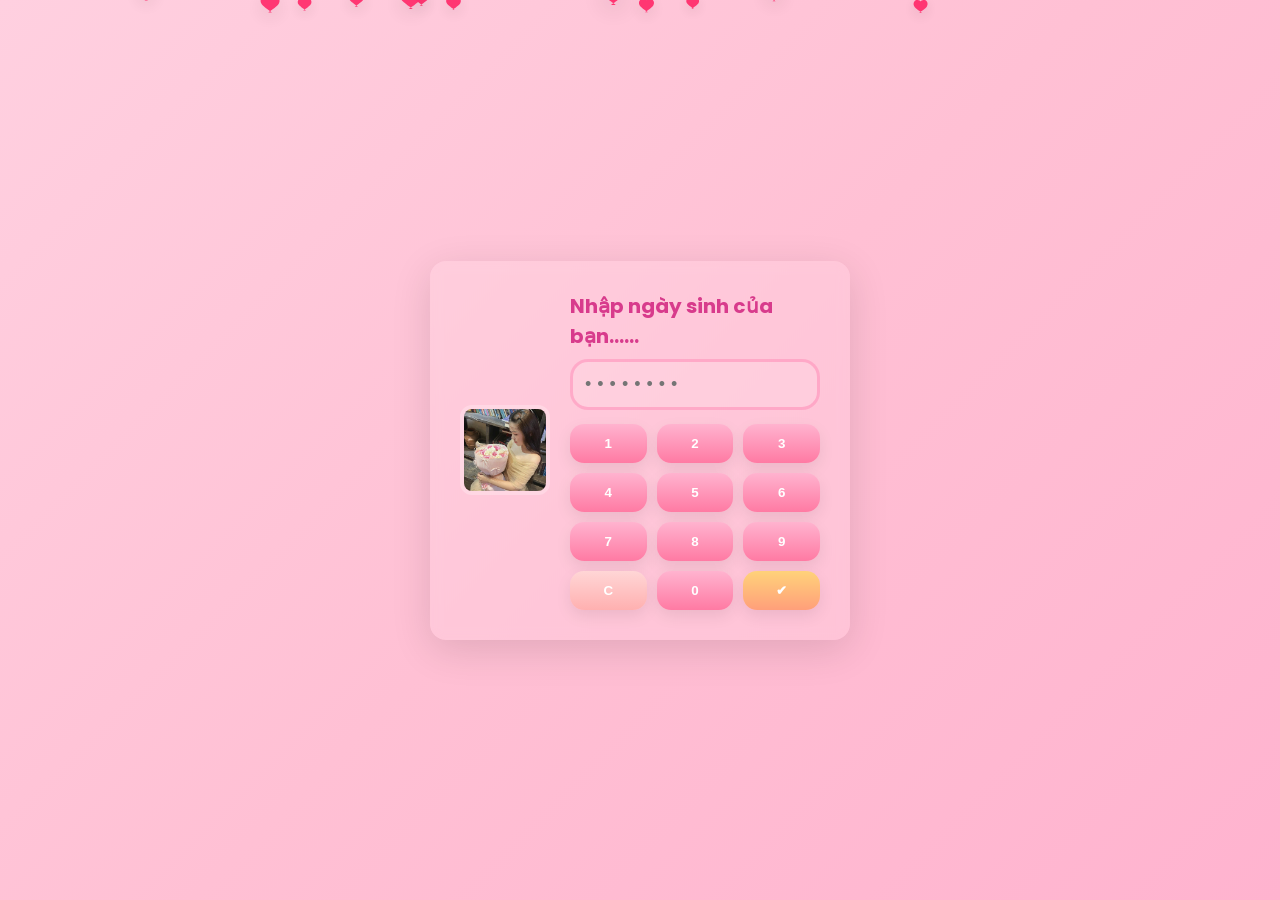
==== index.html @ cbb35871 "Add files via upload" ====
<!doctype html>
<html lang="vi">
<head>
  <meta charset="utf-8" />
  <meta name="viewport" content="width=device-width,initial-scale=1" />
  <title>Happy Valentine</title>
  <link rel="stylesheet" href="style.css" />
</head>
<body class="preload">
  <div class="container">
    <div class="calculator-screen" id="calculatorScreen">
      <div class="input-avatar-row">
        <div class="avatar-square">
          <img id="avatarImg" src="image2.png" alt="Avatar">
        </div>
        <div class="input-and-keypad">
          <div class="calculator-title">Nhập ngày sinh của bạn......</div>
          <input id="display" class="display" placeholder="••••••••" type="password" readonly>
          <div class="buttons">
            <button class="btn btn-number" onclick="appendToDisplay('1')">1</button>
            <button class="btn btn-number" onclick="appendToDisplay('2')">2</button>
            <button class="btn btn-number" onclick="appendToDisplay('3')">3</button>
            <button class="btn btn-number" onclick="appendToDisplay('4')">4</button>
            <button class="btn btn-number" onclick="appendToDisplay('5')">5</button>
            <button class="btn btn-number" onclick="appendToDisplay('6')">6</button>
            <button class="btn btn-number" onclick="appendToDisplay('7')">7</button>
            <button class="btn btn-number" onclick="appendToDisplay('8')">8</button>
            <button class="btn btn-number" onclick="appendToDisplay('9')">9</button>
            <button class="btn btn-clear" onclick="clearDisplay()">C</button>
            <button class="btn btn-number" onclick="appendToDisplay('0')">0</button>
            <button class="btn btn-enter" onclick="checkPassword()">✔</button>
          </div>
        </div>
      </div>
    </div>
    <div id="birthdayScreen" class="birthday-screen" style="display:none;">
      <div class="wishes-page">
        <h1 class="main-title">💌 HAPPY BIRTHDAY, CÔNG CHÚA CỦA ANH!</h1>
        <h2 class="subtitle">Anh Nguyệt (Bé Pi)</h2>
        <div class="card-section">
          <div class="card-box">
            <img src="image1.png" alt="NY" class="ny-img">
          </div>
          <button class="open-btn" onclick="openGift()">MỞ QUÀ NÈ</button>
        </div>
      </div>
    </div>
  </div>

  <div id="hearts-container"></div>

  <script src="script.js"></script>
</body>
</html>
---- style.css ----
/* style.css - pastel pink birthday theme */
@import url('https://fonts.googleapis.com/css2?family=Poppins:wght@300;600;800&display=swap');
*{box-sizing:border-box;margin:0;padding:0}
body{font-family:'Poppins',sans-serif;height:100vh;background:linear-gradient(135deg,#ffd0e0 0%,#ffc0d4 50%,#ffb3cf 100%);overflow:hidden}
.container{height:100vh;display:flex;align-items:center;justify-content:center}
.calculator-screen{background:rgba(255,255,255,0.12);backdrop-filter:blur(6px);padding:30px;border-radius:16px;box-shadow:0 10px 40px rgba(0,0,0,0.12);width:420px}
.input-avatar-row{display:flex;gap:20px;align-items:center}
.avatar-square{width:90px;height:90px;border-radius:12px;overflow:hidden;flex:0 0 90px;border:4px solid rgba(255,255,255,0.25)}
.avatar-square img{width:100%;height:100%;object-fit:cover;display:block}
.input-and-keypad{flex:1}
.calculator-title{color:#d83b8c;font-weight:700;margin-bottom:8px;font-size:20px}
.display{width:100%;padding:12px;border-radius:18px;border:3px solid rgba(255,0,102,0.18);outline:none;letter-spacing:6px;font-size:18px;background:rgba(255,255,255,0.12);color:#fff}
.buttons{display:grid;grid-template-columns:repeat(3,1fr);gap:10px;margin-top:14px}
.btn{padding:12px;border-radius:14px;border:none;background:rgba(255,255,255,0.08);color:#fff;font-weight:600;cursor:pointer;box-shadow:0 6px 16px rgba(0,0,0,0.08)}
.btn-number{background:linear-gradient(180deg,#ffb3cf,#ff7aa3);}
.btn-clear{background:linear-gradient(180deg,#ffd6d6,#ffb0b0)}
.btn-enter{background:linear-gradient(180deg,#ffd27a,#ff9f7a)}

/* birthday screen */
.birthday-screen{height:100vh;display:flex;align-items:center;justify-content:center;flex-direction:column;text-align:center}
.main-title{font-size:36px;color:#ad1f75;margin-bottom:8px;text-transform:uppercase;letter-spacing:3px}
.subtitle{color:#fff;font-weight:700;margin-bottom:18px}
.card-section{display:flex;flex-direction:column;align-items:center;gap:20px}
.card-box{width:220px;height:260px;background:rgba(255,255,255,0.12);border-radius:12px;padding:12px;border:4px solid rgba(255,255,255,0.2);box-shadow:0 18px 30px rgba(0,0,0,0.1)}
.card-box .ny-img{width:100%;height:100%;object-fit:cover;border-radius:8px;box-shadow:0 10px 20px rgba(0,0,0,0.1)}

.open-btn{padding:16px 34px;border-radius:28px;border:none;background:linear-gradient(180deg,#ff3b97,#c81f8f);color:#fff;font-weight:800;cursor:pointer;box-shadow:0 20px 40px rgba(200,40,120,0.24)}

/* hearts falling */
#hearts-container{position:fixed;left:0;top:0;width:100%;height:100%;pointer-events:none;overflow:hidden}
.heart{position:absolute;width:28px;height:28px;background:url('data:image/svg+xml;utf8,<svg xmlns="http://www.w3.org/2000/svg" width="28" height="28"><path fill="%23ff2f6d" d="M14 25s-9-5.9-11-9c-2.5-4.1 0-8 3-9 2.8-1 5.5.5 6 2 .5-1.5 3.2-3 6-2 3 1 5.5 4.9 3 9-2 3.1-11 9-11 9z"/></svg>') no-repeat center/contain;opacity:0.95;filter:drop-shadow(0 6px 10px rgba(0,0,0,0.12))}

/* album */
.album-page{height:100vh;display:flex;align-items:center;justify-content:center;background:linear-gradient(180deg,#ffd0e0,#ffc0d4)}
.album-grid{width:100%;height:100%;position:relative;display:block;padding:40px}
.album-img{position:absolute;width:220px;height:320px;object-fit:cover;border-radius:12px;border:5px solid rgba(255,255,255,0.6);box-shadow:0 12px 24px rgba(0,0,0,0.15);transform:scale(0);animation:popIn 0.8s ease forwards}
.album-img:nth-child(1){left:8%;top:10%;animation-delay:0.1s}
.album-img:nth-child(2){left:20%;top:30%;animation-delay:0.25s}
.album-img:nth-child(3){left:5%;top:50%;animation-delay:0.4s}
.album-img:nth-child(4){left:38%;top:20%;animation-delay:0.55s}
.album-img:nth-child(5){left:60%;top:40%;animation-delay:0.7s}
.album-img:nth-child(6){left:72%;top:12%;animation-delay:0.85s}
.album-img:nth-child(7){left:80%;top:52%;animation-delay:1s}
.album-img:nth-child(8){left:50%;top:65%;animation-delay:1.15s}

@keyframes popIn{to{transform:scale(1);opacity:1}}

/* responsive tweaks */
@media (max-width:700px){
  .calculator-screen{width:320px;padding:18px}
  .card-box{width:160px;height:200px}
  .album-img{width:140px;height:200px}
}
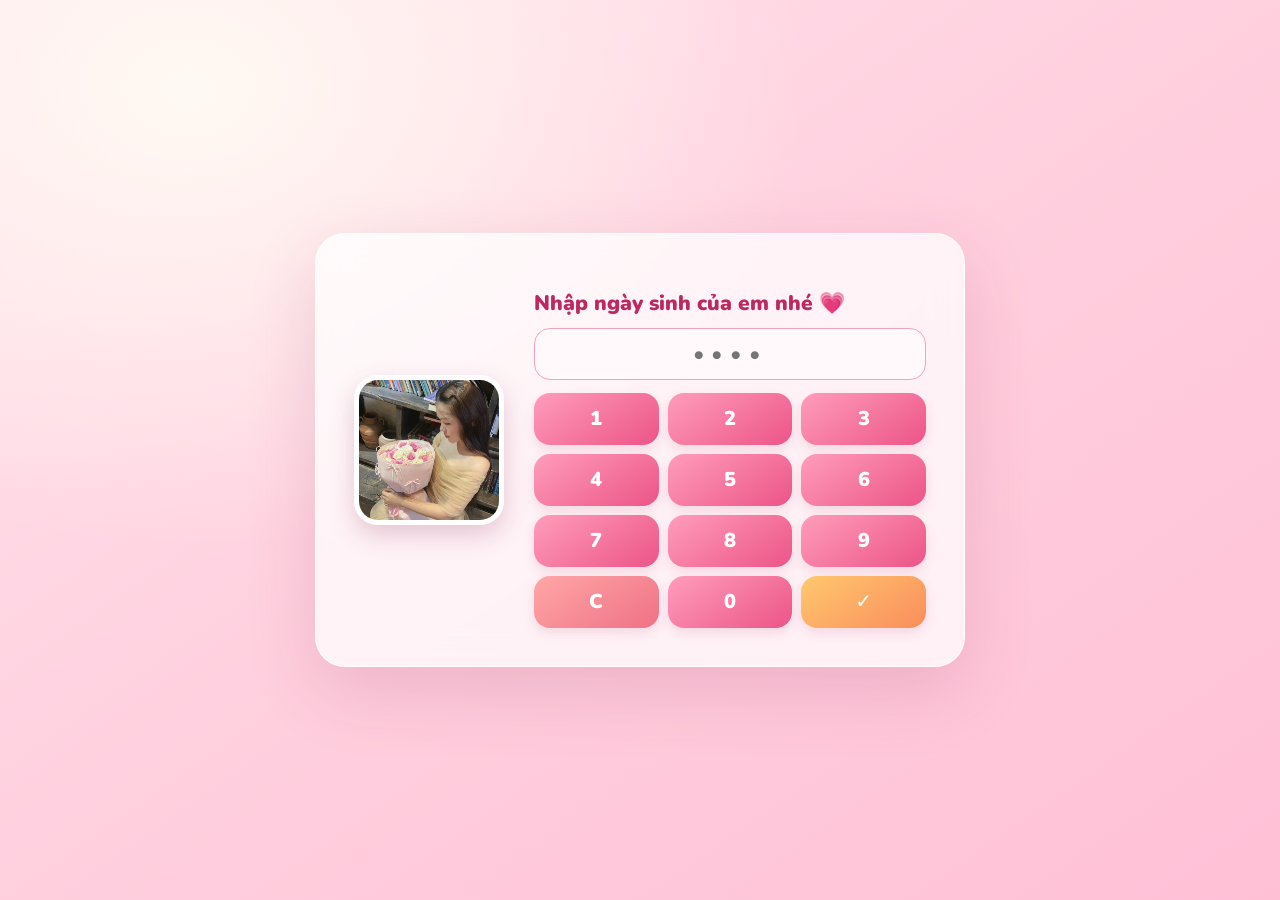
==== commit f26fae97: "Add files via upload" ====
--- a/index.html
+++ b/index.html
@@ -1,54 +1,41 @@
 <!doctype html>
 <html lang="vi">
 <head>
-  <meta charset="utf-8" />
-  <meta name="viewport" content="width=device-width,initial-scale=1" />
-  <title>Happy Valentine</title>
-  <link rel="stylesheet" href="style.css" />
+  <meta charset="utf-8">
+  <meta name="viewport" content="width=device-width, initial-scale=1, viewport-fit=cover">
+  <meta name="theme-color" content="#ffe5ed">
+  <title>Món quà sinh nhật</title>
+  <link rel="stylesheet" href="style.css">
 </head>
 <body class="preload">
-  <div class="container">
-    <div class="calculator-screen" id="calculatorScreen">
+  <main class="container">
+    <section class="calculator-screen" id="calculatorScreen" aria-label="Mở thiệp sinh nhật">
       <div class="input-avatar-row">
-        <div class="avatar-square">
-          <img id="avatarImg" src="image2.png" alt="Avatar">
-        </div>
+        <div class="avatar-square"><img src="image2.png" alt="Ảnh kỷ niệm"></div>
         <div class="input-and-keypad">
-          <div class="calculator-title">Nhập ngày sinh của bạn......</div>
-          <input id="display" class="display" placeholder="••••••••" type="password" readonly>
-          <div class="buttons">
-            <button class="btn btn-number" onclick="appendToDisplay('1')">1</button>
-            <button class="btn btn-number" onclick="appendToDisplay('2')">2</button>
-            <button class="btn btn-number" onclick="appendToDisplay('3')">3</button>
-            <button class="btn btn-number" onclick="appendToDisplay('4')">4</button>
-            <button class="btn btn-number" onclick="appendToDisplay('5')">5</button>
-            <button class="btn btn-number" onclick="appendToDisplay('6')">6</button>
-            <button class="btn btn-number" onclick="appendToDisplay('7')">7</button>
-            <button class="btn btn-number" onclick="appendToDisplay('8')">8</button>
-            <button class="btn btn-number" onclick="appendToDisplay('9')">9</button>
-            <button class="btn btn-clear" onclick="clearDisplay()">C</button>
-            <button class="btn btn-number" onclick="appendToDisplay('0')">0</button>
-            <button class="btn btn-enter" onclick="checkPassword()">✔</button>
+          <h1 class="calculator-title">Nhập ngày sinh của em nhé 💗</h1>
+          <input id="display" class="display" aria-label="Mã ngày sinh" placeholder="••••" type="password" readonly>
+          <div class="buttons" aria-label="Bàn phím số">
+            <button class="btn btn-number" data-digit="1">1</button><button class="btn btn-number" data-digit="2">2</button><button class="btn btn-number" data-digit="3">3</button>
+            <button class="btn btn-number" data-digit="4">4</button><button class="btn btn-number" data-digit="5">5</button><button class="btn btn-number" data-digit="6">6</button>
+            <button class="btn btn-number" data-digit="7">7</button><button class="btn btn-number" data-digit="8">8</button><button class="btn btn-number" data-digit="9">9</button>
+            <button class="btn btn-clear" id="clearButton" aria-label="Xóa mã">C</button><button class="btn btn-number" data-digit="0">0</button><button class="btn btn-enter" id="enterButton" aria-label="Mở thiệp">✓</button>
           </div>
         </div>
       </div>
-    </div>
-    <div id="birthdayScreen" class="birthday-screen" style="display:none;">
+    </section>
+    <section id="birthdayScreen" class="birthday-screen" aria-live="polite">
       <div class="wishes-page">
-        <h1 class="main-title">💌 HAPPY BIRTHDAY, CÔNG CHÚA CỦA ANH!</h1>
-        <h2 class="subtitle">Anh Nguyệt (Bé Pi)</h2>
+        <h1 class="main-title">💌 Chúc mừng sinh nhật!</h1>
+        <h2 class="subtitle">Công chúa của anh, Nguyệt (Bé Pi)</h2>
         <div class="card-section">
-          <div class="card-box">
-            <img src="image1.png" alt="NY" class="ny-img">
-          </div>
-          <button class="open-btn" onclick="openGift()">MỞ QUÀ NÈ</button>
+          <div class="card-box"><img src="image1.png" alt="Tấm thiệp sinh nhật" class="ny-img"></div>
+          <button class="open-btn" id="openGiftButton">Mở quà nè 🎁</button>
         </div>
       </div>
-    </div>
-  </div>
-
-  <div id="hearts-container"></div>
-
+    </section>
+  </main>
+  <div id="hearts-container" aria-hidden="true"></div>
   <script src="script.js"></script>
 </body>
 </html>
--- a/style.css
+++ b/style.css
@@ -1,53 +1,49 @@
-/* style.css - pastel pink birthday theme */
-@import url('https://fonts.googleapis.com/css2?family=Poppins:wght@300;600;800&display=swap');
-*{box-sizing:border-box;margin:0;padding:0}
-body{font-family:'Poppins',sans-serif;height:100vh;background:linear-gradient(135deg,#ffd0e0 0%,#ffc0d4 50%,#ffb3cf 100%);overflow:hidden}
-.container{height:100vh;display:flex;align-items:center;justify-content:center}
-.calculator-screen{background:rgba(255,255,255,0.12);backdrop-filter:blur(6px);padding:30px;border-radius:16px;box-shadow:0 10px 40px rgba(0,0,0,0.12);width:420px}
-.input-avatar-row{display:flex;gap:20px;align-items:center}
-.avatar-square{width:90px;height:90px;border-radius:12px;overflow:hidden;flex:0 0 90px;border:4px solid rgba(255,255,255,0.25)}
-.avatar-square img{width:100%;height:100%;object-fit:cover;display:block}
-.input-and-keypad{flex:1}
-.calculator-title{color:#d83b8c;font-weight:700;margin-bottom:8px;font-size:20px}
-.display{width:100%;padding:12px;border-radius:18px;border:3px solid rgba(255,0,102,0.18);outline:none;letter-spacing:6px;font-size:18px;background:rgba(255,255,255,0.12);color:#fff}
-.buttons{display:grid;grid-template-columns:repeat(3,1fr);gap:10px;margin-top:14px}
-.btn{padding:12px;border-radius:14px;border:none;background:rgba(255,255,255,0.08);color:#fff;font-weight:600;cursor:pointer;box-shadow:0 6px 16px rgba(0,0,0,0.08)}
-.btn-number{background:linear-gradient(180deg,#ffb3cf,#ff7aa3);}
-.btn-clear{background:linear-gradient(180deg,#ffd6d6,#ffb0b0)}
-.btn-enter{background:linear-gradient(180deg,#ffd27a,#ff9f7a)}
+@import url('https://fonts.googleapis.com/css2?family=Nunito:wght@400;600;700;800;900&display=swap');
 
-/* birthday screen */
-.birthday-screen{height:100vh;display:flex;align-items:center;justify-content:center;flex-direction:column;text-align:center}
-.main-title{font-size:36px;color:#ad1f75;margin-bottom:8px;text-transform:uppercase;letter-spacing:3px}
-.subtitle{color:#fff;font-weight:700;margin-bottom:18px}
-.card-section{display:flex;flex-direction:column;align-items:center;gap:20px}
-.card-box{width:220px;height:260px;background:rgba(255,255,255,0.12);border-radius:12px;padding:12px;border:4px solid rgba(255,255,255,0.2);box-shadow:0 18px 30px rgba(0,0,0,0.1)}
-.card-box .ny-img{width:100%;height:100%;object-fit:cover;border-radius:8px;box-shadow:0 10px 20px rgba(0,0,0,0.1)}
+:root{color-scheme:light;--pink:#f34d83;--pink-dark:#bd2860;--ink:#4e2638;--glass:rgba(255,255,255,.74)}
+*{box-sizing:border-box}
+html{min-height:100%;-webkit-text-size-adjust:100%}
+body{margin:0;min-height:100vh;min-height:100svh;font-family:'Nunito',system-ui,sans-serif;color:var(--ink);background:radial-gradient(ellipse at 15% 10%,#fff9f3 0,transparent 40%),linear-gradient(145deg,#ffe5ed,#ffd0df 48%,#ffc0d6);overflow-x:hidden}
+button,input{font:inherit}
+button{touch-action:manipulation;-webkit-tap-highlight-color:transparent}
+.container{min-height:100vh;min-height:100svh;display:grid;place-items:center;padding:24px}
+.calculator-screen,.birthday-screen .wishes-page,.birthday-card{position:relative;z-index:2;width:min(100%,540px);padding:clamp(22px,5vw,38px);border:1px solid rgba(255,255,255,.82);border-radius:30px;background:var(--glass);box-shadow:0 24px 70px rgba(143,46,87,.16);backdrop-filter:blur(16px);-webkit-backdrop-filter:blur(16px)}
+.input-avatar-row{display:flex;align-items:center;gap:22px}
+.avatar-square{width:clamp(92px,24vw,150px);aspect-ratio:1;flex:none;overflow:hidden;border:5px solid white;border-radius:24px;box-shadow:0 10px 25px #9b3c6540}
+.avatar-square img{width:100%;height:100%;display:block;object-fit:cover}
+.input-and-keypad{flex:1;min-width:0}
+.calculator-title{margin-bottom:12px;color:var(--pink-dark);font-size:clamp(16px,4vw,21px);font-weight:900;line-height:1.25}
+.display{width:100%;height:52px;padding:10px 14px;border:1px solid #f3a3bd;border-radius:16px;background:#fff9fc;color:var(--pink-dark);text-align:center;font-size:22px;letter-spacing:.3em;outline:none}
+.buttons{display:grid;grid-template-columns:repeat(3,minmax(0,1fr));gap:9px;margin-top:13px}
+.btn{min-height:52px;border:0;border-radius:16px;color:#fff;font-size:20px;font-weight:900;cursor:pointer;box-shadow:0 5px 12px #bb3d6a26;transition:transform .16s,filter .16s}
+.btn:active,.open-btn:active,.birthday-card .btn:active{transform:scale(.96)}
+.btn-number{background:linear-gradient(145deg,#ff9dbb,#ec5487)}.btn-clear{background:linear-gradient(145deg,#ffa7a7,#ef7185)}.btn-enter{background:linear-gradient(145deg,#ffc86e,#fa8d5c)}
+.birthday-screen{min-height:100vh;min-height:100svh;display:none;place-items:center;padding:20px}
+.wishes-page{text-align:center}.main-title{margin:0 0 8px;color:var(--pink-dark);font-size:clamp(25px,6vw,42px);line-height:1.12;font-weight:900}.subtitle{margin:0 0 22px;color:#9f4165;font-size:clamp(18px,4vw,25px)}
+.card-section{display:flex;flex-direction:column;align-items:center;gap:20px}.card-box{width:min(65vw,250px);height:min(72vw,300px);padding:9px;border:3px solid #fff;border-radius:24px;background:#fff9;box-shadow:0 16px 35px #9b3c6530}.ny-img{width:100%;height:100%;display:block;object-fit:cover;border-radius:17px}
+.open-btn,.birthday-card .btn{min-height:54px;padding:14px 26px;border:0;border-radius:999px;background:linear-gradient(100deg,#f34d83,#c42f76);color:white;font-weight:900;font-size:17px;box-shadow:0 10px 22px #c42f7640;cursor:pointer}
+#hearts-container{position:fixed;inset:0;overflow:hidden;pointer-events:none;z-index:1}.heart{position:absolute;width:22px;height:22px;background:url("data:image/svg+xml,%3Csvg xmlns='http://www.w3.org/2000/svg' viewBox='0 0 24 24'%3E%3Cpath fill='%23f34d83' d='M12 21s-9-5.6-9-12a5 5 0 0 1 9-3 5 5 0 0 1 9 3c0 6.4-9 12-9 12z'/%3E%3C/svg%3E") center/contain no-repeat;filter:drop-shadow(0 4px 5px #9f416533);animation:heart-fall linear forwards}
+@keyframes heart-fall{from{transform:translateY(-8vh) rotate(-10deg);opacity:0}12%{opacity:.8}to{transform:translateY(110vh) rotate(30deg);opacity:0}}
+.shake{animation:shake .35s ease}@keyframes shake{25%,75%{transform:translateX(-5px)}50%{transform:translateX(5px)}}
 
-.open-btn{padding:16px 34px;border-radius:28px;border:none;background:linear-gradient(180deg,#ff3b97,#c81f8f);color:#fff;font-weight:800;cursor:pointer;box-shadow:0 20px 40px rgba(200,40,120,0.24)}
-
-/* hearts falling */
-#hearts-container{position:fixed;left:0;top:0;width:100%;height:100%;pointer-events:none;overflow:hidden}
-.heart{position:absolute;width:28px;height:28px;background:url('data:image/svg+xml;utf8,<svg xmlns="http://www.w3.org/2000/svg" width="28" height="28"><path fill="%23ff2f6d" d="M14 25s-9-5.9-11-9c-2.5-4.1 0-8 3-9 2.8-1 5.5.5 6 2 .5-1.5 3.2-3 6-2 3 1 5.5 4.9 3 9-2 3.1-11 9-11 9z"/></svg>') no-repeat center/contain;opacity:0.95;filter:drop-shadow(0 6px 10px rgba(0,0,0,0.12))}
-
-/* album */
-.album-page{height:100vh;display:flex;align-items:center;justify-content:center;background:linear-gradient(180deg,#ffd0e0,#ffc0d4)}
-.album-grid{width:100%;height:100%;position:relative;display:block;padding:40px}
-.album-img{position:absolute;width:220px;height:320px;object-fit:cover;border-radius:12px;border:5px solid rgba(255,255,255,0.6);box-shadow:0 12px 24px rgba(0,0,0,0.15);transform:scale(0);animation:popIn 0.8s ease forwards}
-.album-img:nth-child(1){left:8%;top:10%;animation-delay:0.1s}
-.album-img:nth-child(2){left:20%;top:30%;animation-delay:0.25s}
-.album-img:nth-child(3){left:5%;top:50%;animation-delay:0.4s}
-.album-img:nth-child(4){left:38%;top:20%;animation-delay:0.55s}
-.album-img:nth-child(5){left:60%;top:40%;animation-delay:0.7s}
-.album-img:nth-child(6){left:72%;top:12%;animation-delay:0.85s}
-.album-img:nth-child(7){left:80%;top:52%;animation-delay:1s}
-.album-img:nth-child(8){left:50%;top:65%;animation-delay:1.15s}
-
-@keyframes popIn{to{transform:scale(1);opacity:1}}
-
-/* responsive tweaks */
-@media (max-width:700px){
-  .calculator-screen{width:320px;padding:18px}
-  .card-box{width:160px;height:200px}
-  .album-img{width:140px;height:200px}
-}
+/* Album and greeting pages */
+.album-page,.greeting-page{position:relative;min-height:100vh;min-height:100svh;overflow-x:hidden}
+.album-page{background:linear-gradient(145deg,#ffe5ed,#ffc2d6)}
+.album-heading{position:relative;z-index:2;padding:22px 18px 12px;text-align:center;color:var(--pink-dark);text-shadow:0 2px white}
+.album-heading h1{margin:0;font-size:clamp(25px,7vw,42px)}.album-heading p{margin:4px 0 0;font-weight:700}
+.album-grid{position:relative;z-index:2;display:flex;align-items:center;width:100%;height:calc(100svh - 110px);min-height:300px;overflow:hidden;padding:18px 0}
+.album-loop{display:flex;align-items:center;width:max-content;animation:move-left 38s linear infinite;will-change:transform}
+.album-grid:hover .album-loop{animation-play-state:paused}
+.album-track{display:flex;align-items:center;gap:clamp(12px,2.5vw,24px);padding-right:clamp(12px,2.5vw,24px)}
+.album-img{flex:none;width:clamp(150px,37vw,260px);height:min(58vh,390px);object-fit:cover;padding:6px;border:1px solid white;border-radius:18px;background:#fff;box-shadow:0 12px 25px #7c25402b}
+.album-img:nth-child(4n+1){transform:translateY(-24%)}
+.album-img:nth-child(4n+2){transform:translateY(-8%)}
+.album-img:nth-child(4n+3){transform:translateY(8%)}
+.album-img:nth-child(4n){transform:translateY(24%)}
+@keyframes photo-in{from{opacity:0;transform:translateY(16px) scale(.96)}to{opacity:1;transform:translateY(0) scale(1)}}
+@keyframes move-left{from{transform:translateX(0)}to{transform:translateX(-50%)}}
+.greeting-page{display:grid;place-items:center;padding:22px}.birthday-card{text-align:center;max-width:620px;animation:card-in .7s ease both}.birthday-card h2{margin:0 0 14px;color:var(--pink-dark);font-size:clamp(30px,8vw,48px);line-height:1.1}.birthday-card p{margin:0;color:#63394b;font-size:clamp(16px,4.1vw,19px);line-height:1.65}.birthday-card .btn{margin-top:22px}@keyframes card-in{from{opacity:0;transform:translateY(15px) scale(.98)}to{opacity:1;transform:translateY(0) scale(1)}}
+@media(min-width:650px){.album-grid{height:calc(100svh - 125px);padding-inline:18px}.album-img{width:clamp(220px,26vw,340px);height:min(64vh,470px);border-radius:22px}.calculator-screen{width:min(100%,650px)}.input-avatar-row{gap:30px}}
+@media(max-width:420px){.container{padding:16px}.calculator-screen{padding:20px 16px;border-radius:24px}.input-avatar-row{gap:13px}.avatar-square{width:78px;border-width:3px;border-radius:18px}.buttons{gap:7px}.btn{min-height:49px;border-radius:14px}.birthday-screen{padding:14px}.birthday-screen .wishes-page{padding:24px 17px}.album-grid{height:calc(100svh - 100px)}.album-img{width:42vw;height:min(52vh,310px);padding:4px;border-radius:15px}}
+@media(orientation:landscape) and (max-height:520px){.container,.birthday-screen{padding-block:10px}.calculator-screen{padding:18px 24px}.avatar-square{width:90px}.btn{min-height:42px}.birthday-screen .wishes-page{padding:18px}.card-box{height:170px;width:140px}}
+@media(prefers-reduced-motion:reduce){*,*::before,*::after{scroll-behavior:auto!important;animation-duration:.01ms!important;animation-iteration-count:1!important;transition-duration:.01ms!important}}
